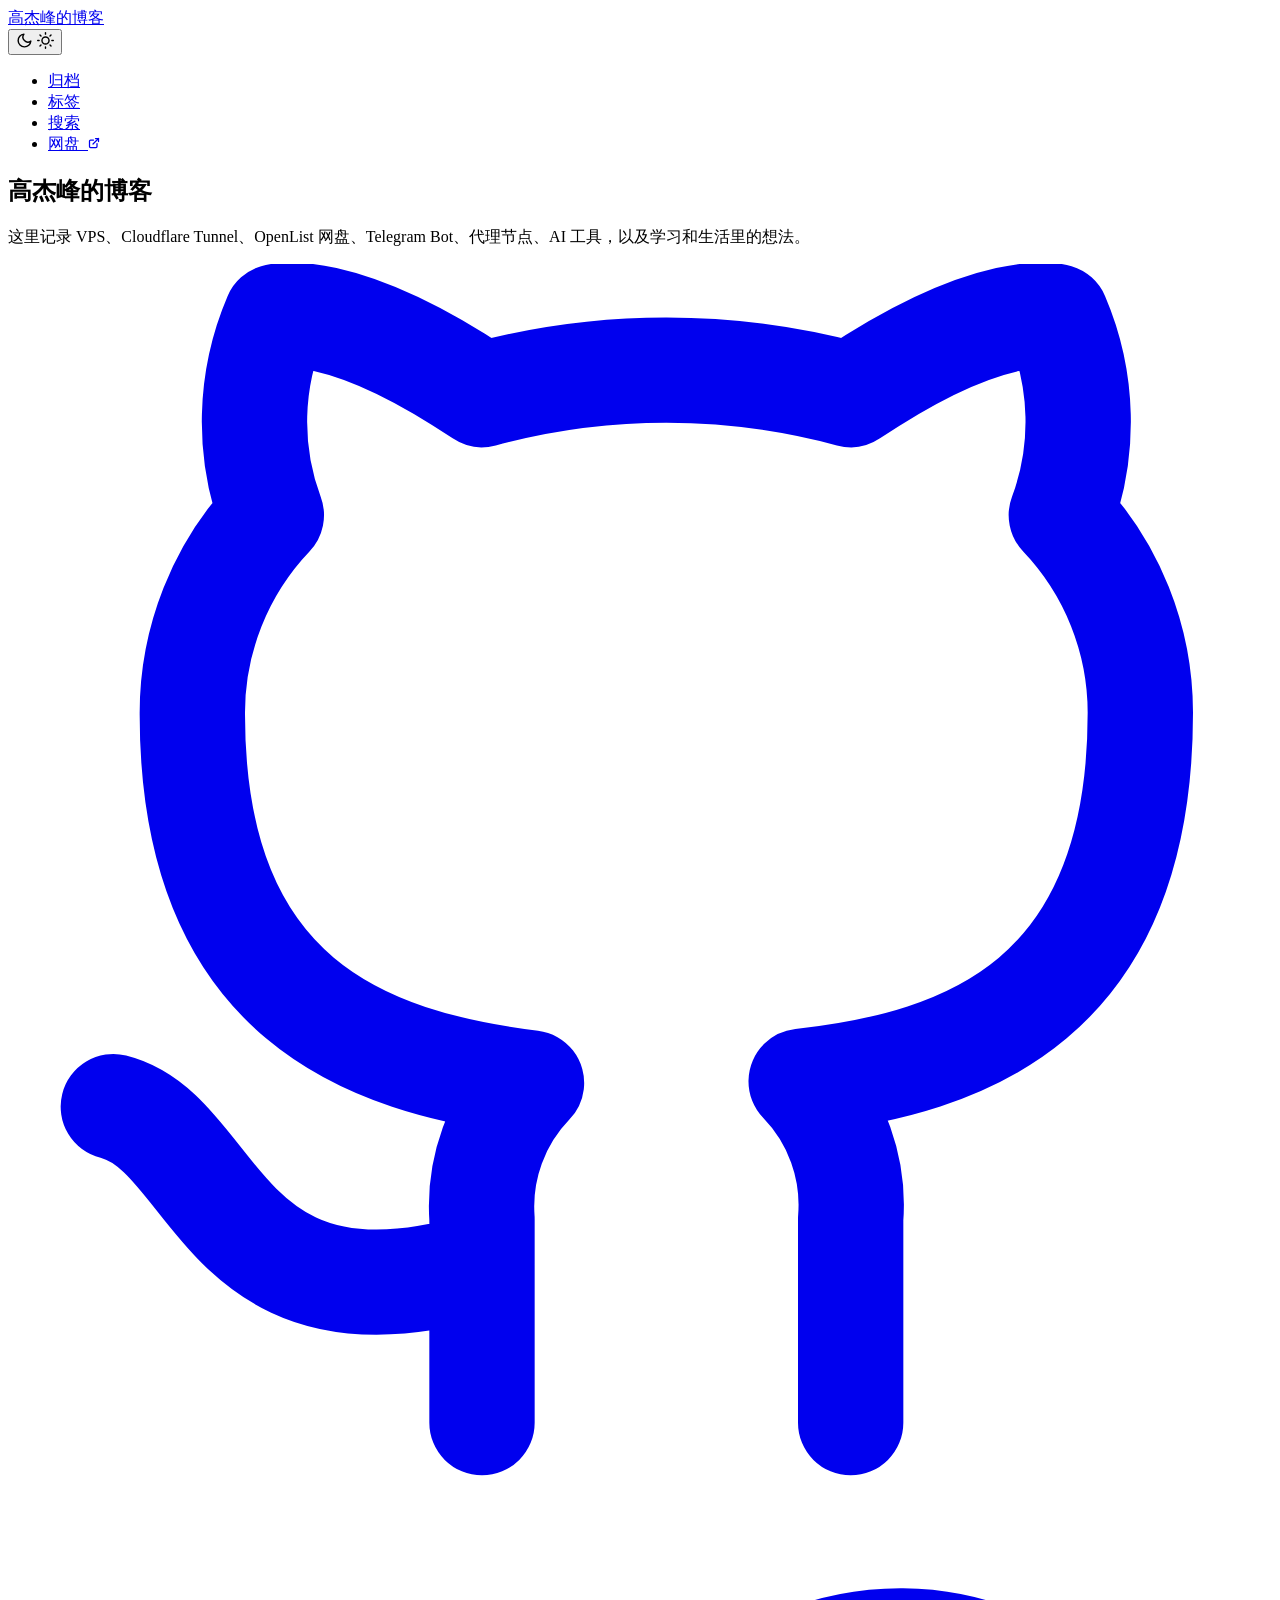
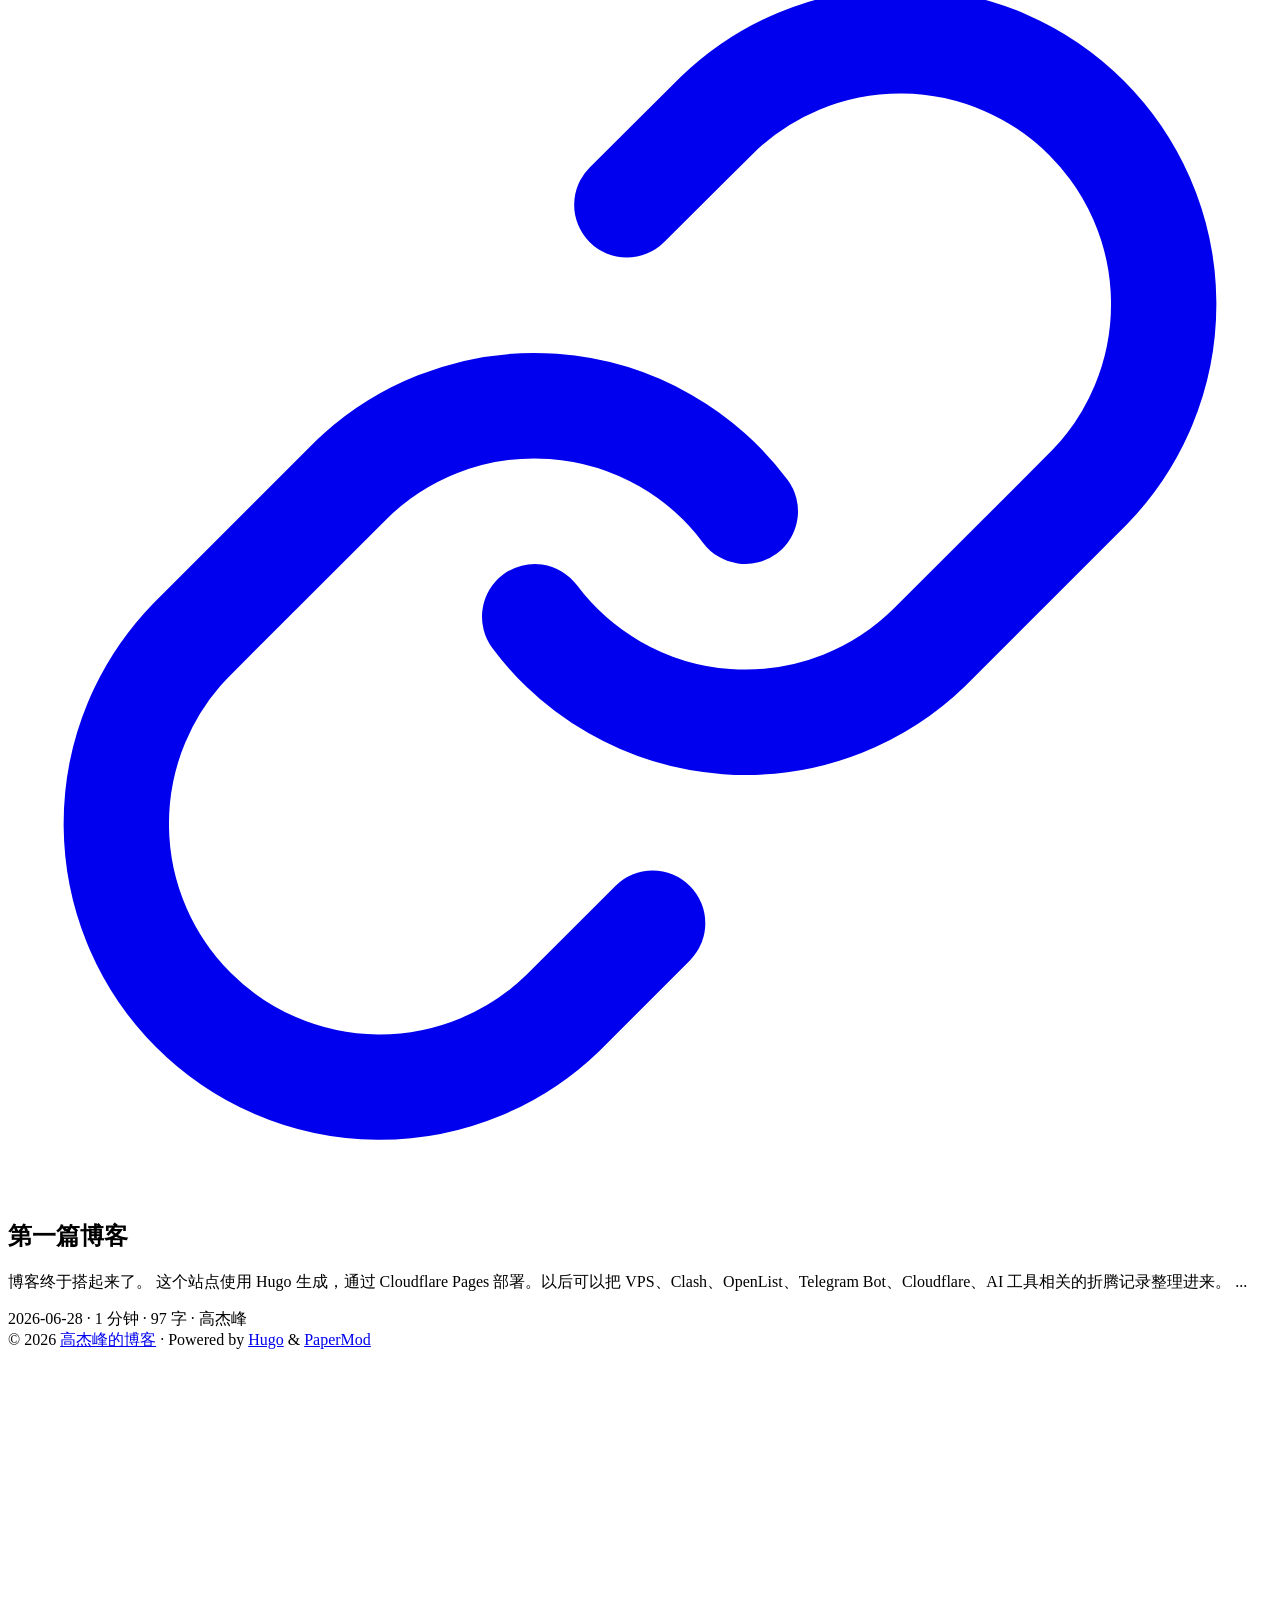
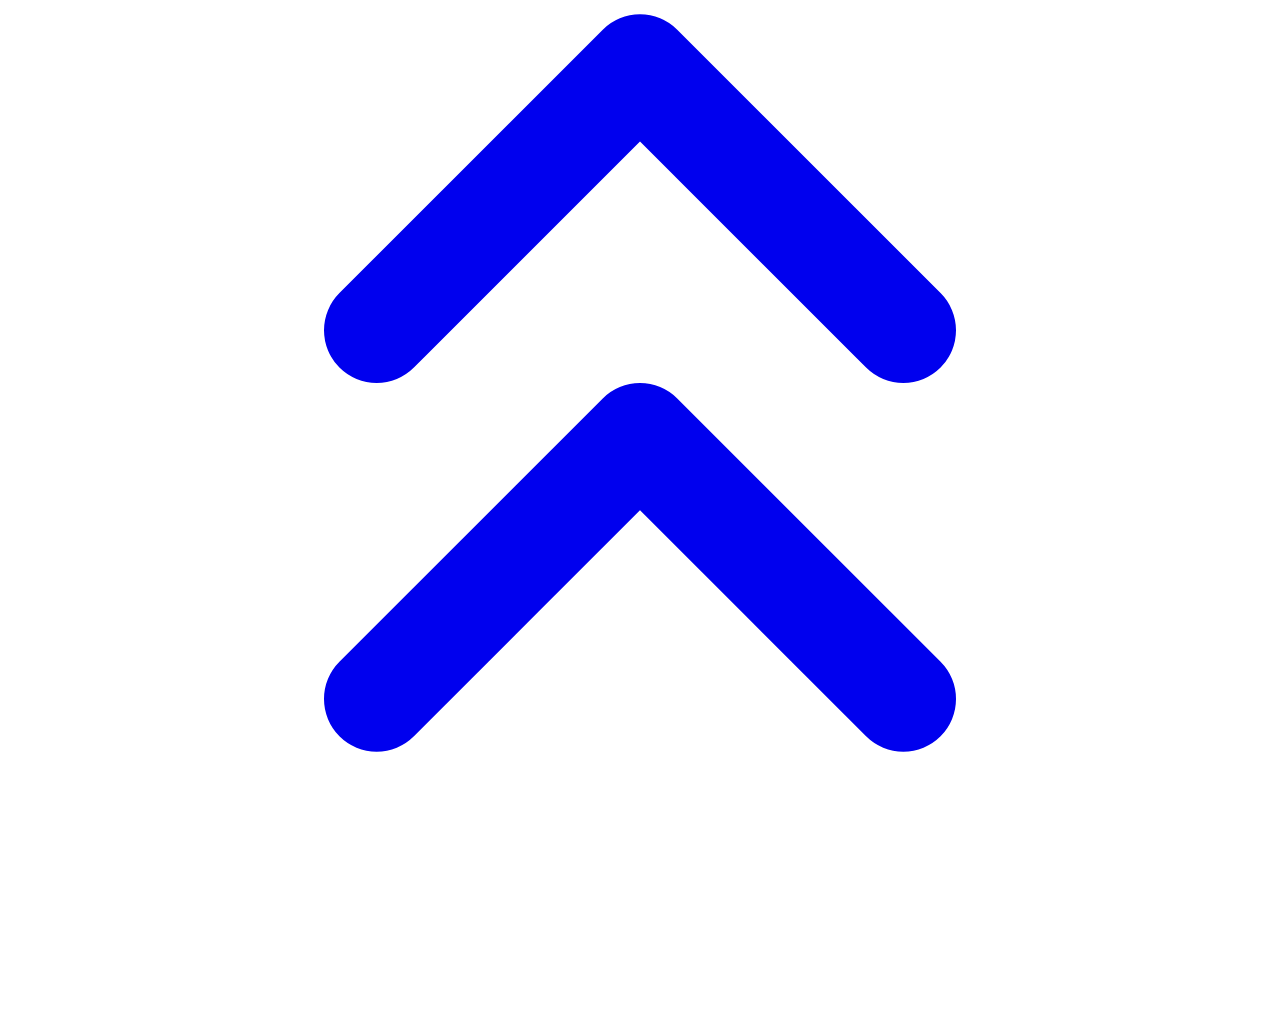
==== public/index.html @ 16356d88 "Initial Hugo blog" ====
<!doctype html><html lang=zh dir=auto data-theme=auto><head><meta name=generator content="Hugo 0.163.3"><script src="/livereload.js?mindelay=10&amp;v=2&amp;port=1313&amp;path=livereload" data-no-instant defer></script><meta charset=utf-8><meta http-equiv=X-UA-Compatible content="IE=edge"><meta name=viewport content="width=device-width,initial-scale=1,shrink-to-fit=no"><meta name=robots content="index, follow"><title>高杰峰的博客</title><meta name=keywords content="VPS,Cloudflare,OpenList,Telegram Bot,AI,Hugo"><meta name=description content="记录 VPS、Cloudflare、OpenList、Telegram Bot、AI、学习和生活折腾。"><meta name=author content="高杰峰"><link rel=canonical href=http://localhost:1313/><link crossorigin=anonymous href=/assets/css/stylesheet.89ca4972ab5e6aaa05e9a0dae0c4bb64b26585bc79e36f5cf33614eea0283abe.css integrity="sha256-icpJcqteaqoF6aDa4MS7ZLJlhbx5429c8zYU7qAoOr4=" rel="preload stylesheet" as=style><link rel=icon href=http://localhost:1313/favicon.ico><link rel=icon type=image/png sizes=16x16 href=http://localhost:1313/favicon-16x16.png><link rel=icon type=image/png sizes=32x32 href=http://localhost:1313/favicon-32x32.png><link rel=apple-touch-icon href=http://localhost:1313/apple-touch-icon.png><link rel=mask-icon href=http://localhost:1313/safari-pinned-tab.svg><meta name=theme-color content="#2e2e33"><meta name=msapplication-TileColor content="#2e2e33"><link rel=alternate type=application/rss+xml href=http://localhost:1313/index.xml title=rss><link rel=alternate type=application/json href=http://localhost:1313/index.json title=json><link rel=alternate hreflang=zh href=http://localhost:1313/><noscript><style>#theme-toggle,.top-link{display:none}</style><style>@media(prefers-color-scheme:dark){:root{--theme:rgb(29, 30, 32);--entry:rgb(46, 46, 51);--primary:rgb(218, 218, 219);--secondary:rgb(155, 156, 157);--tertiary:rgb(65, 66, 68);--content:rgb(196, 196, 197);--code-block-bg:rgb(46, 46, 51);--code-bg:rgb(55, 56, 62);--border:rgb(51, 51, 51);color-scheme:dark}.list{background:var(--theme)}.toc{background:var(--entry)}}</style></noscript><script>localStorage.getItem("pref-theme")==="dark"?document.querySelector("html").dataset.theme="dark":localStorage.getItem("pref-theme")==="light"?document.querySelector("html").dataset.theme="light":window.matchMedia("(prefers-color-scheme: dark)").matches?document.querySelector("html").dataset.theme="dark":document.querySelector("html").dataset.theme="light"</script><meta property="og:url" content="http://localhost:1313/"><meta property="og:site_name" content="高杰峰的博客"><meta property="og:title" content="高杰峰的博客"><meta property="og:description" content="记录 VPS、Cloudflare、OpenList、Telegram Bot、AI、学习和生活折腾。"><meta property="og:locale" content="zh_cn"><meta property="og:type" content="website"><meta name=twitter:card content="summary"><meta name=twitter:title content="高杰峰的博客"><meta name=twitter:description content="记录 VPS、Cloudflare、OpenList、Telegram Bot、AI、学习和生活折腾。"><script type=application/ld+json>{"@context":"https://schema.org","@type":"Organization","name":"高杰峰的博客","url":"http://localhost:1313/","description":"记录 VPS、Cloudflare、OpenList、Telegram Bot、AI、学习和生活折腾。","logo":"http://localhost:1313/favicon.ico","sameAs":["https://github.com/gaojiefengxswhuhit","https://pan.gaojiefeng.uk"]}</script></head><body class=list id=top><header class=header><nav class=header-nav><div class=logo><a href=http://localhost:1313/ accesskey=h title="高杰峰的博客 (Alt + H)">高杰峰的博客</a><div class=logo-switches><button id=theme-toggle class=theme-toggle accesskey=t title="(Alt + T)" aria-label="Toggle theme">
<svg class="moon" width="17" height="17" viewBox="0 0 24 24" fill="none" stroke="currentColor" stroke-width="2" stroke-linecap="round" stroke-linejoin="round"><path d="M21 12.79A9 9 0 1111.21 3 7 7 0 0021 12.79z"/></svg>
<svg class="sun" width="17" height="17" viewBox="0 0 24 24" fill="none" stroke="currentColor" stroke-width="2" stroke-linecap="round" stroke-linejoin="round"><circle cx="12" cy="12" r="5"/><line x1="12" y1="1" x2="12" y2="3"/><line x1="12" y1="21" x2="12" y2="23"/><line x1="4.22" y1="4.22" x2="5.64" y2="5.64"/><line x1="18.36" y1="18.36" x2="19.78" y2="19.78"/><line x1="1" y1="12" x2="3" y2="12"/><line x1="21" y1="12" x2="23" y2="12"/><line x1="4.22" y1="19.78" x2="5.64" y2="18.36"/><line x1="18.36" y1="5.64" x2="19.78" y2="4.22"/></svg></button></div></div><ul id=menu class=menu><li><a href=http://localhost:1313/archives/ title=归档><span>归档</span></a></li><li><a href=http://localhost:1313/tags/ title=标签><span>标签</span></a></li><li><a href=http://localhost:1313/search/ title=搜索><span>搜索</span></a></li><li><a href=https://pan.gaojiefeng.uk title=网盘><span>网盘</span>&nbsp;
<svg fill="none" shape-rendering="geometricPrecision" stroke="currentColor" stroke-linecap="round" stroke-linejoin="round" stroke-width="2.5" viewBox="0 0 24 24" height="12" width="12"><path d="M18 13v6a2 2 0 01-2 2H5a2 2 0 01-2-2V8a2 2 0 012-2h6"/><path d="M15 3h6v6"/><path d="M10 14 21 3"/></svg></a></li></ul></nav></header><main class=main><article class="first-entry home-info"><header class=entry-header><h1>高杰峰的博客</h1></header><div class="entry-content md-content"><p>这里记录 VPS、Cloudflare Tunnel、OpenList 网盘、Telegram Bot、代理节点、AI 工具，以及学习和生活里的想法。</p></div><footer class=entry-footer><div class=social-icons><a href=https://github.com/gaojiefengxswhuhit target=_blank rel="noopener noreferrer me" title=Github><svg viewBox="0 0 24 24" fill="none" stroke="currentColor" stroke-width="2" stroke-linecap="round" stroke-linejoin="round"><path d="M9 19c-5 1.5-5-2.5-7-3m14 6v-3.87a3.37 3.37.0 00-.94-2.61c3.14-.35 6.44-1.54 6.44-7A5.44 5.44.0 0020 4.77 5.07 5.07.0 0019.91 1S18.73.65 16 2.48a13.38 13.38.0 00-7 0C6.27.65 5.09 1 5.09 1A5.07 5.07.0 005 4.77 5.44 5.44.0 003.5 8.55c0 5.42 3.3 6.61 6.44 7A3.37 3.37.0 009 18.13V22"/></svg>
</a><a href=https://pan.gaojiefeng.uk target=_blank rel="noopener noreferrer me" title=Link><svg viewBox="0 0 24 24" fill="none" stroke="currentColor" stroke-width="2" stroke-linecap="round" stroke-linejoin="round"><path d="M10 13a5 5 0 007.54.54l3-3a5 5 0 00-7.07-7.07l-1.72 1.71"/><path d="M14 11a5 5 0 00-7.54-.54l-3 3a5 5 0 007.07 7.07l1.71-1.71"/></svg></a></div></footer></article><article class=post-entry><header class=entry-header><h2 class=entry-hint-parent>第一篇博客</h2></header><div class=entry-content><p>博客终于搭起来了。
这个站点使用 Hugo 生成，通过 Cloudflare Pages 部署。以后可以把 VPS、Clash、OpenList、Telegram Bot、Cloudflare、AI 工具相关的折腾记录整理进来。
...</p></div><footer class=entry-footer><span title='2026-06-28 00:00:00 +0800 CST'>2026-06-28</span>&nbsp;·&nbsp;<span>1 分钟</span>&nbsp;·&nbsp;<span>97 字</span>&nbsp;·&nbsp;<span>高杰峰</span></footer><a class=entry-link aria-label="post link to 第一篇博客" href=http://localhost:1313/posts/hello/></a></article></main><footer class=footer><span>&copy; 2026 <a href=http://localhost:1313/>高杰峰的博客</a></span> ·
<span>Powered by
<a href="https://gohugo.io/?utm_source=papermod" rel=noopener target=_blank>Hugo</a> &
<a href=https://github.com/adityatelange/hugo-PaperMod/ rel=noopener target=_blank>PaperMod</a></span></footer><a href=#top id=top-link class="top-link hidden" aria-label="go to top" title="Go to Top (Alt + G)" accesskey=g><svg viewBox="0 0 24 24" fill="none" stroke="currentColor" stroke-width="2" stroke-linecap="round" stroke-linejoin="round" class="feather feather-chevrons-up"><polyline points="17 11 12 6 7 11"/><polyline points="17 18 12 13 7 18"/></svg>
</a><script>let menu=document.getElementById("menu");if(menu){const e=localStorage.getItem("menu-scroll-position");e&&(menu.scrollLeft=parseInt(e,10)),menu.onscroll=function(){localStorage.setItem("menu-scroll-position",menu.scrollLeft)}}document.querySelectorAll('a[href^="#"]').forEach(e=>{e.addEventListener("click",function(e){e.preventDefault();var t=this.getAttribute("href").substr(1);window.matchMedia("(prefers-reduced-motion: reduce)").matches?document.querySelector(`[id='${decodeURIComponent(t)}']`).scrollIntoView():document.querySelector(`[id='${decodeURIComponent(t)}']`).scrollIntoView({behavior:"smooth"}),t==="top"?history.replaceState(null,null," "):history.pushState(null,null,`#${t}`)})})</script><script>var toplink=document.getElementById("top-link");window.onscroll=function(){const e=window.innerHeight;document.body.scrollTop>e||document.documentElement.scrollTop>e?toplink.classList.remove("hidden"):toplink.classList.add("hidden")}</script><script>document.getElementById("theme-toggle").addEventListener("click",()=>{const e=document.querySelector("html");e.dataset.theme==="dark"?(e.dataset.theme="light",localStorage.setItem("pref-theme","light")):(e.dataset.theme="dark",localStorage.setItem("pref-theme","dark"))})</script></body></html>
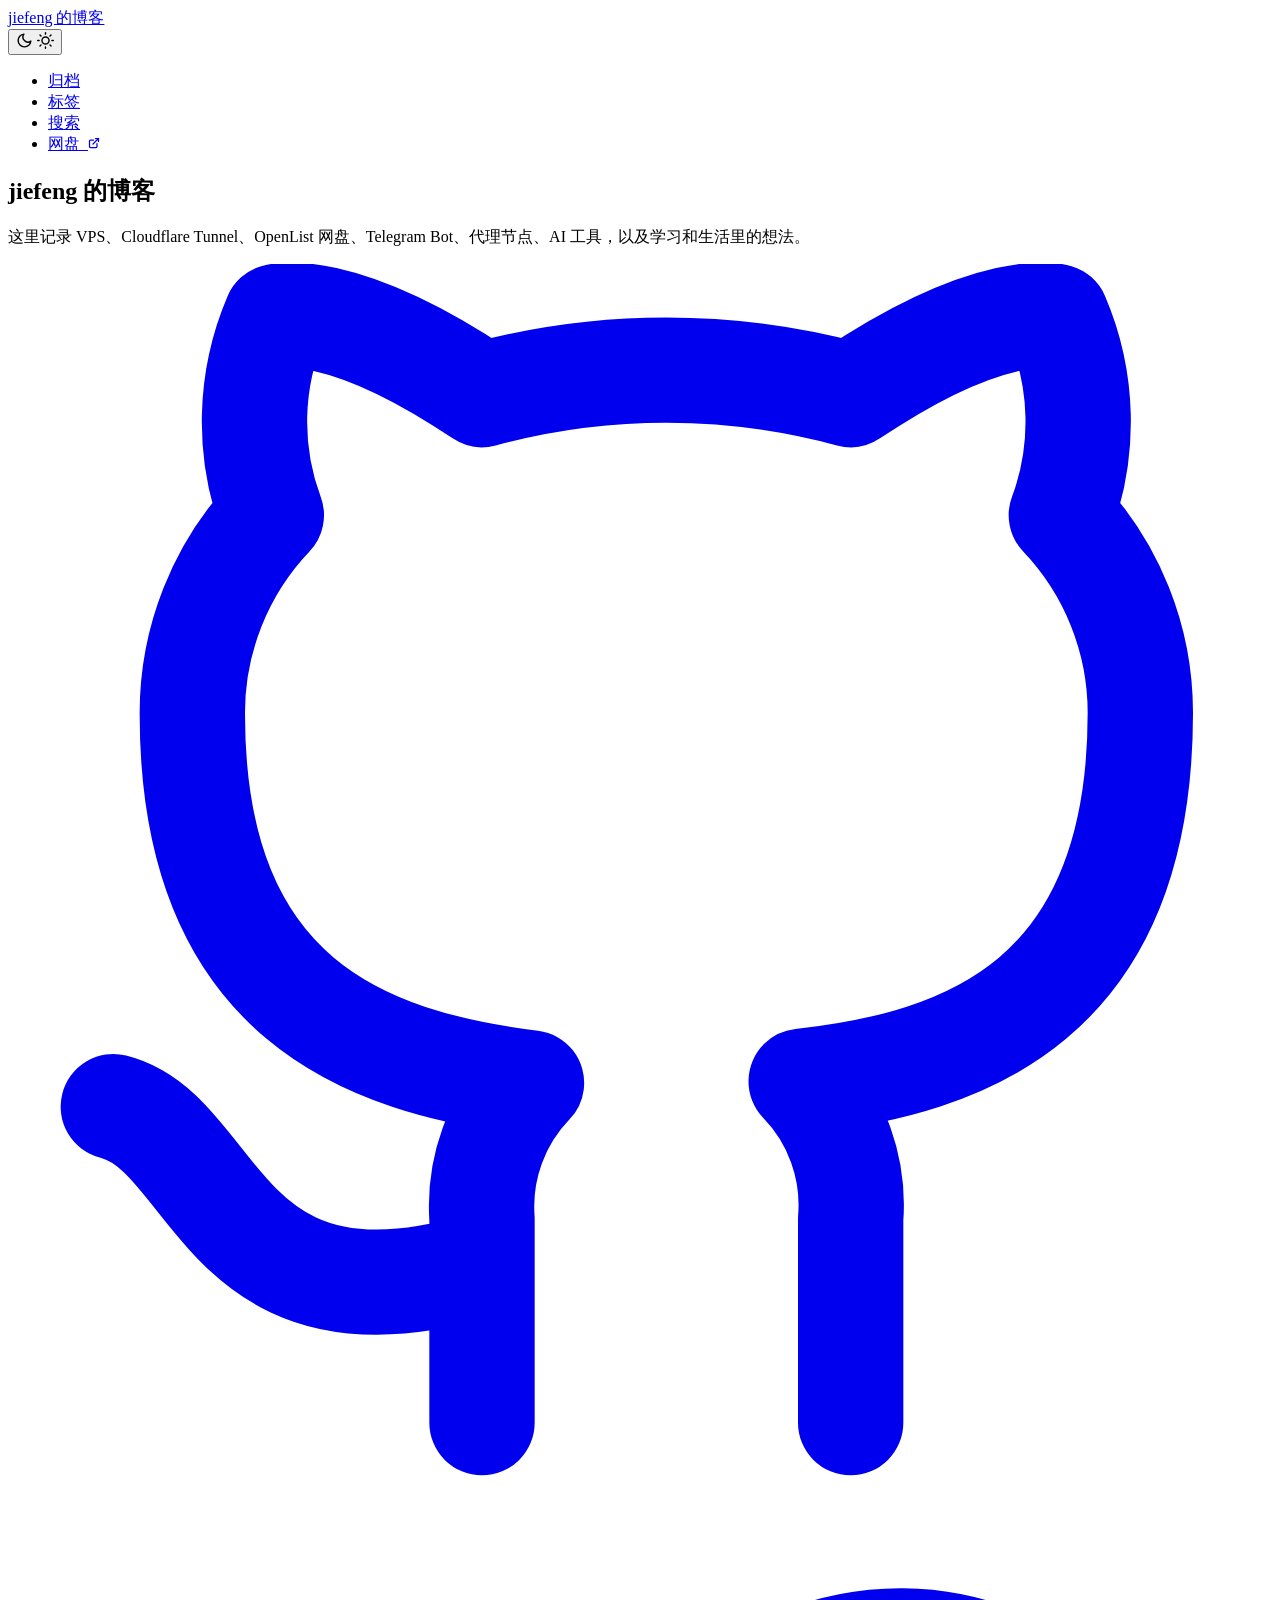
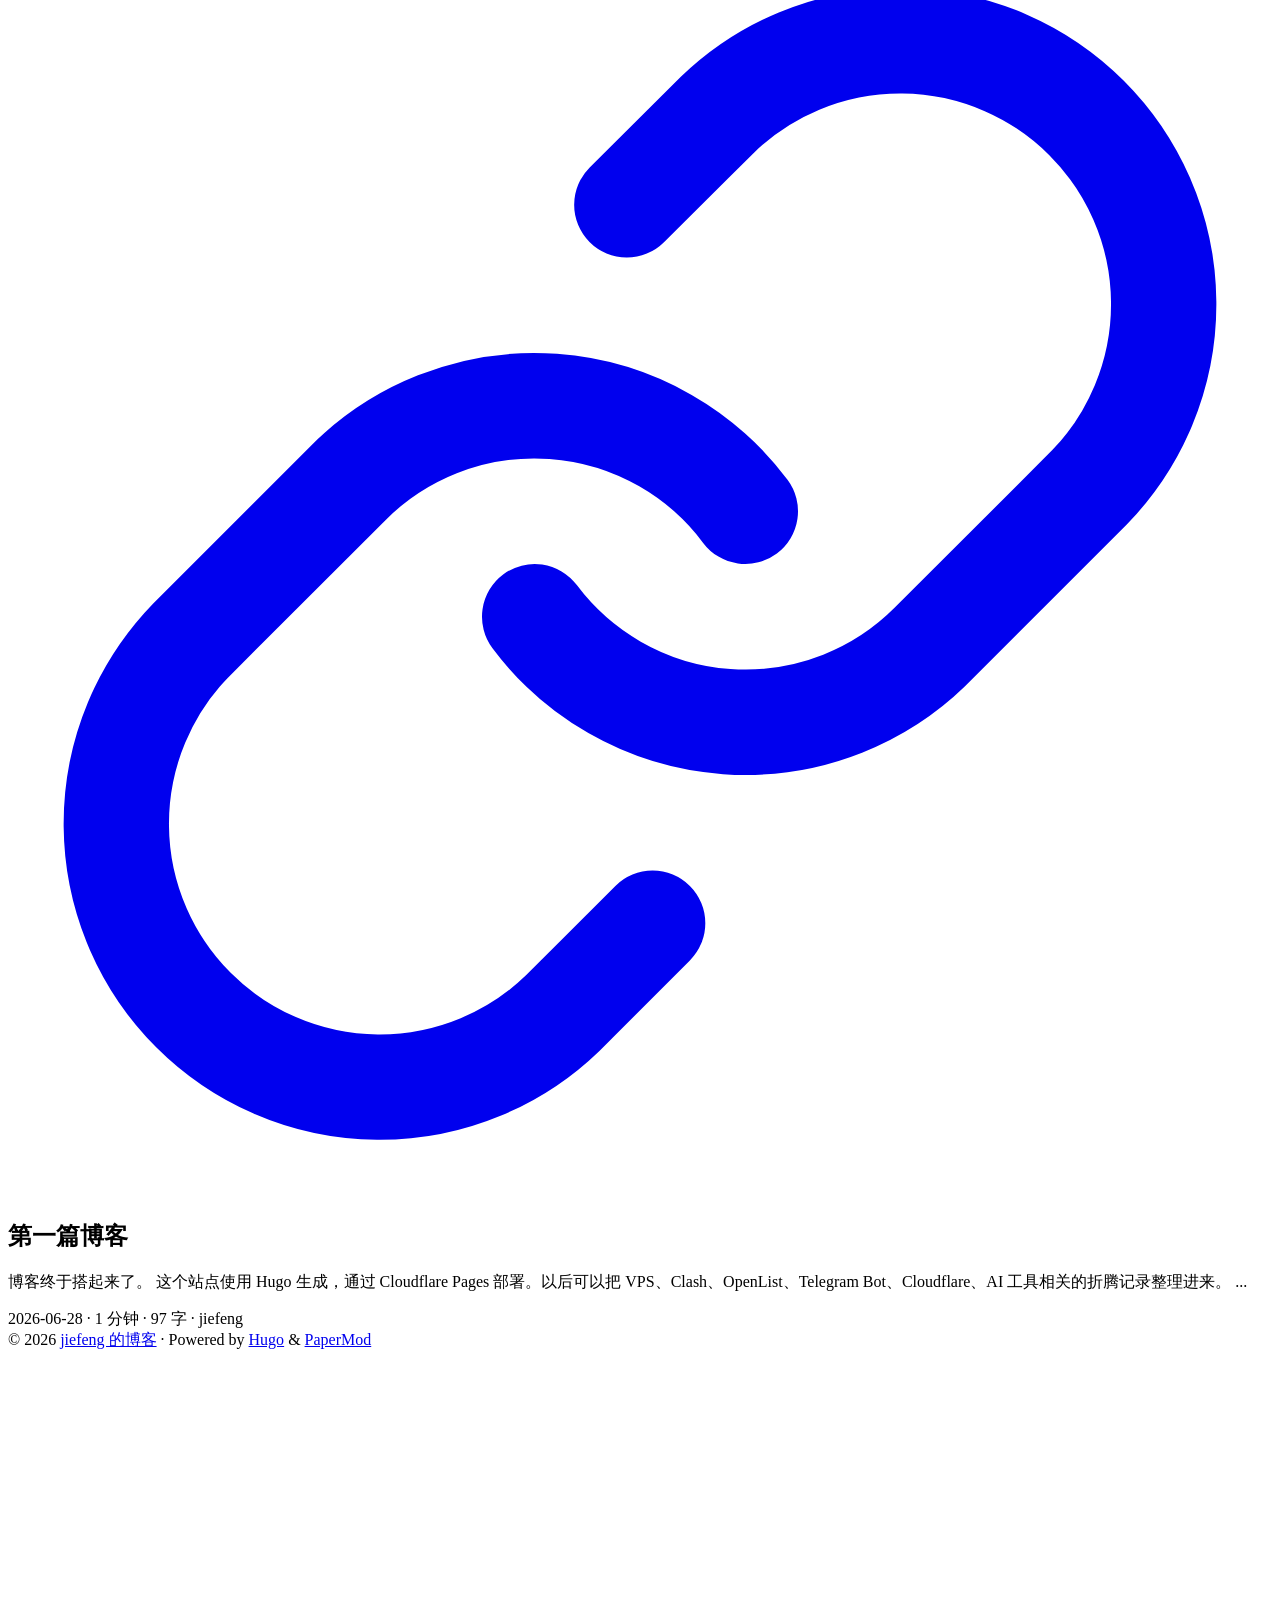
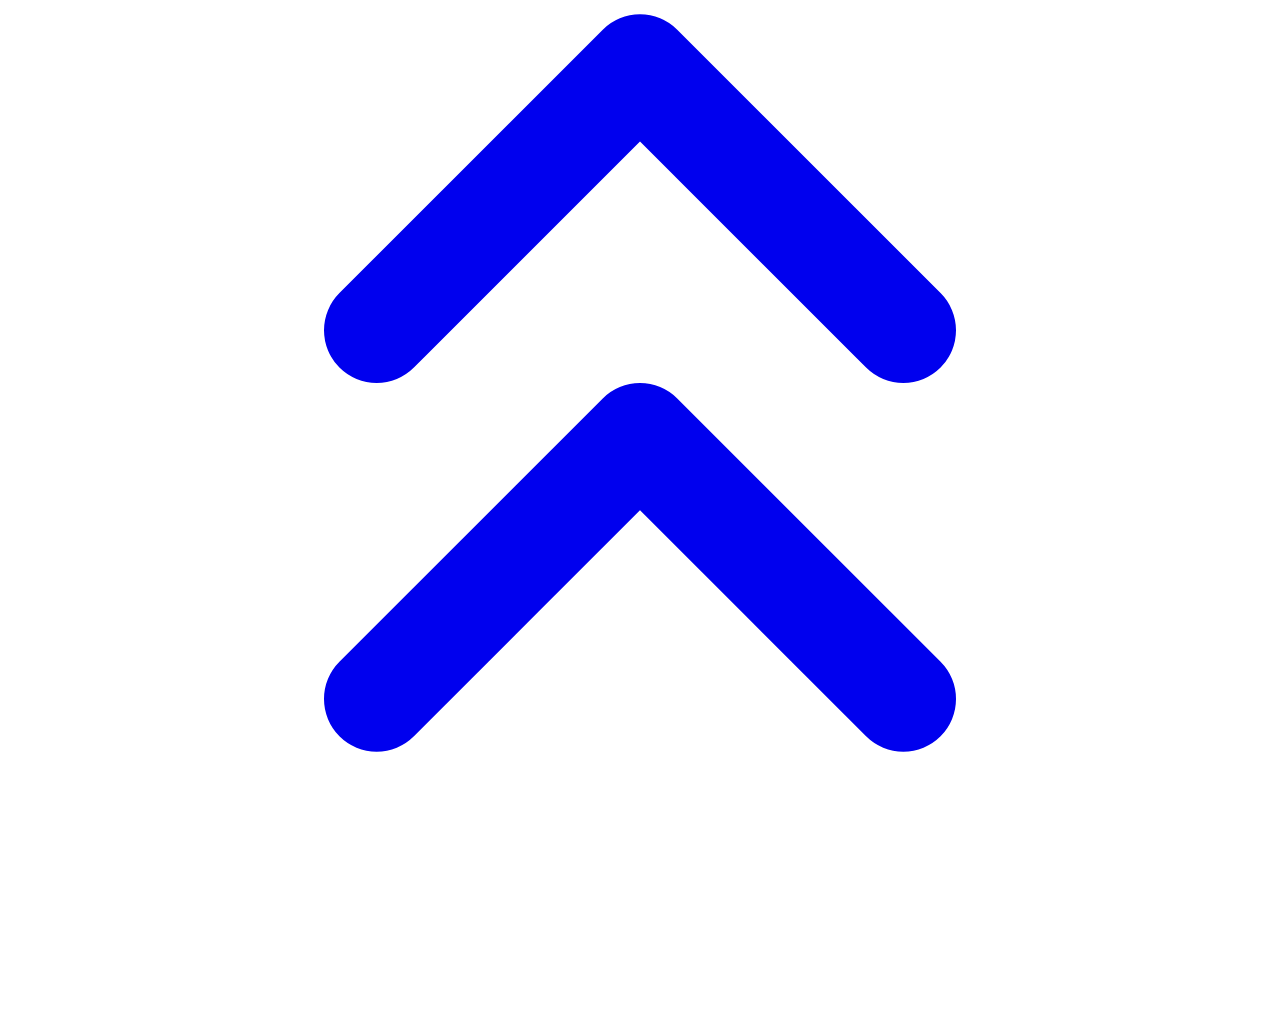
==== commit 2416f45b: "Replace real name 高杰峰 with jiefeng on blog" ====
--- a/public/index.html
+++ b/public/index.html
@@ -1,10 +1,10 @@
-<!doctype html><html lang=zh dir=auto data-theme=auto><head><meta name=generator content="Hugo 0.163.3"><script src="/livereload.js?mindelay=10&amp;v=2&amp;port=1313&amp;path=livereload" data-no-instant defer></script><meta charset=utf-8><meta http-equiv=X-UA-Compatible content="IE=edge"><meta name=viewport content="width=device-width,initial-scale=1,shrink-to-fit=no"><meta name=robots content="index, follow"><title>高杰峰的博客</title><meta name=keywords content="VPS,Cloudflare,OpenList,Telegram Bot,AI,Hugo"><meta name=description content="记录 VPS、Cloudflare、OpenList、Telegram Bot、AI、学习和生活折腾。"><meta name=author content="高杰峰"><link rel=canonical href=http://localhost:1313/><link crossorigin=anonymous href=/assets/css/stylesheet.89ca4972ab5e6aaa05e9a0dae0c4bb64b26585bc79e36f5cf33614eea0283abe.css integrity="sha256-icpJcqteaqoF6aDa4MS7ZLJlhbx5429c8zYU7qAoOr4=" rel="preload stylesheet" as=style><link rel=icon href=http://localhost:1313/favicon.ico><link rel=icon type=image/png sizes=16x16 href=http://localhost:1313/favicon-16x16.png><link rel=icon type=image/png sizes=32x32 href=http://localhost:1313/favicon-32x32.png><link rel=apple-touch-icon href=http://localhost:1313/apple-touch-icon.png><link rel=mask-icon href=http://localhost:1313/safari-pinned-tab.svg><meta name=theme-color content="#2e2e33"><meta name=msapplication-TileColor content="#2e2e33"><link rel=alternate type=application/rss+xml href=http://localhost:1313/index.xml title=rss><link rel=alternate type=application/json href=http://localhost:1313/index.json title=json><link rel=alternate hreflang=zh href=http://localhost:1313/><noscript><style>#theme-toggle,.top-link{display:none}</style><style>@media(prefers-color-scheme:dark){:root{--theme:rgb(29, 30, 32);--entry:rgb(46, 46, 51);--primary:rgb(218, 218, 219);--secondary:rgb(155, 156, 157);--tertiary:rgb(65, 66, 68);--content:rgb(196, 196, 197);--code-block-bg:rgb(46, 46, 51);--code-bg:rgb(55, 56, 62);--border:rgb(51, 51, 51);color-scheme:dark}.list{background:var(--theme)}.toc{background:var(--entry)}}</style></noscript><script>localStorage.getItem("pref-theme")==="dark"?document.querySelector("html").dataset.theme="dark":localStorage.getItem("pref-theme")==="light"?document.querySelector("html").dataset.theme="light":window.matchMedia("(prefers-color-scheme: dark)").matches?document.querySelector("html").dataset.theme="dark":document.querySelector("html").dataset.theme="light"</script><meta property="og:url" content="http://localhost:1313/"><meta property="og:site_name" content="高杰峰的博客"><meta property="og:title" content="高杰峰的博客"><meta property="og:description" content="记录 VPS、Cloudflare、OpenList、Telegram Bot、AI、学习和生活折腾。"><meta property="og:locale" content="zh_cn"><meta property="og:type" content="website"><meta name=twitter:card content="summary"><meta name=twitter:title content="高杰峰的博客"><meta name=twitter:description content="记录 VPS、Cloudflare、OpenList、Telegram Bot、AI、学习和生活折腾。"><script type=application/ld+json>{"@context":"https://schema.org","@type":"Organization","name":"高杰峰的博客","url":"http://localhost:1313/","description":"记录 VPS、Cloudflare、OpenList、Telegram Bot、AI、学习和生活折腾。","logo":"http://localhost:1313/favicon.ico","sameAs":["https://github.com/gaojiefengxswhuhit","https://pan.gaojiefeng.uk"]}</script></head><body class=list id=top><header class=header><nav class=header-nav><div class=logo><a href=http://localhost:1313/ accesskey=h title="高杰峰的博客 (Alt + H)">高杰峰的博客</a><div class=logo-switches><button id=theme-toggle class=theme-toggle accesskey=t title="(Alt + T)" aria-label="Toggle theme">
+<!doctype html><html lang=zh dir=auto data-theme=auto><head><meta name=generator content="Hugo 0.163.3"><meta charset=utf-8><meta http-equiv=X-UA-Compatible content="IE=edge"><meta name=viewport content="width=device-width,initial-scale=1,shrink-to-fit=no"><meta name=robots content="index, follow"><title>jiefeng 的博客</title><meta name=keywords content="VPS,Cloudflare,OpenList,Telegram Bot,AI,Hugo"><meta name=description content="记录 VPS、Cloudflare、OpenList、Telegram Bot、AI、学习和生活折腾。"><meta name=author content="jiefeng"><link rel=canonical href=https://blog.xushuo.uk/><link crossorigin=anonymous href=/assets/css/stylesheet.ab94a244963cbe6f05a9bb48adca320e83851010e74aaace4c7c18d6e0657ed8.css integrity="sha256-q5SiRJY8vm8FqbtIrcoyDoOFEBDnSqrOTHwY1uBlftg=" rel="preload stylesheet" as=style><link rel=icon href=https://blog.xushuo.uk/favicon.ico><link rel=icon type=image/png sizes=16x16 href=https://blog.xushuo.uk/favicon-16x16.png><link rel=icon type=image/png sizes=32x32 href=https://blog.xushuo.uk/favicon-32x32.png><link rel=apple-touch-icon href=https://blog.xushuo.uk/apple-touch-icon.png><link rel=mask-icon href=https://blog.xushuo.uk/safari-pinned-tab.svg><meta name=theme-color content="#2e2e33"><meta name=msapplication-TileColor content="#2e2e33"><link rel=alternate type=application/rss+xml href=https://blog.xushuo.uk/index.xml title=rss><link rel=alternate type=application/json href=https://blog.xushuo.uk/index.json title=json><link rel=alternate hreflang=zh href=https://blog.xushuo.uk/><noscript><style>#theme-toggle,.top-link{display:none}</style><style>@media(prefers-color-scheme:dark){:root{--theme:rgb(29, 30, 32);--entry:rgb(46, 46, 51);--primary:rgb(218, 218, 219);--secondary:rgb(155, 156, 157);--tertiary:rgb(65, 66, 68);--content:rgb(196, 196, 197);--code-block-bg:rgb(46, 46, 51);--code-bg:rgb(55, 56, 62);--border:rgb(51, 51, 51);color-scheme:dark}.list{background:var(--theme)}.toc{background:var(--entry)}}</style></noscript><script>localStorage.getItem("pref-theme")==="dark"?document.querySelector("html").dataset.theme="dark":localStorage.getItem("pref-theme")==="light"?document.querySelector("html").dataset.theme="light":window.matchMedia("(prefers-color-scheme: dark)").matches?document.querySelector("html").dataset.theme="dark":document.querySelector("html").dataset.theme="light"</script><meta property="og:url" content="https://blog.xushuo.uk/"><meta property="og:site_name" content="jiefeng 的博客"><meta property="og:title" content="jiefeng 的博客"><meta property="og:description" content="记录 VPS、Cloudflare、OpenList、Telegram Bot、AI、学习和生活折腾。"><meta property="og:locale" content="zh_cn"><meta property="og:type" content="website"><meta name=twitter:card content="summary"><meta name=twitter:title content="jiefeng 的博客"><meta name=twitter:description content="记录 VPS、Cloudflare、OpenList、Telegram Bot、AI、学习和生活折腾。"><script type=application/ld+json>{"@context":"https://schema.org","@type":"Organization","name":"jiefeng 的博客","url":"https://blog.xushuo.uk/","description":"记录 VPS、Cloudflare、OpenList、Telegram Bot、AI、学习和生活折腾。","logo":"https://blog.xushuo.uk/favicon.ico","sameAs":["https://github.com/gaojiefengxswhuhit","https://pan.xushuo.uk"]}</script></head><body class=list id=top><header class=header><nav class=header-nav><div class=logo><a href=https://blog.xushuo.uk/ accesskey=h title="jiefeng 的博客 (Alt + H)">jiefeng 的博客</a><div class=logo-switches><button id=theme-toggle class=theme-toggle accesskey=t title="(Alt + T)" aria-label="Toggle theme">
 <svg class="moon" width="17" height="17" viewBox="0 0 24 24" fill="none" stroke="currentColor" stroke-width="2" stroke-linecap="round" stroke-linejoin="round"><path d="M21 12.79A9 9 0 1111.21 3 7 7 0 0021 12.79z"/></svg>
-<svg class="sun" width="17" height="17" viewBox="0 0 24 24" fill="none" stroke="currentColor" stroke-width="2" stroke-linecap="round" stroke-linejoin="round"><circle cx="12" cy="12" r="5"/><line x1="12" y1="1" x2="12" y2="3"/><line x1="12" y1="21" x2="12" y2="23"/><line x1="4.22" y1="4.22" x2="5.64" y2="5.64"/><line x1="18.36" y1="18.36" x2="19.78" y2="19.78"/><line x1="1" y1="12" x2="3" y2="12"/><line x1="21" y1="12" x2="23" y2="12"/><line x1="4.22" y1="19.78" x2="5.64" y2="18.36"/><line x1="18.36" y1="5.64" x2="19.78" y2="4.22"/></svg></button></div></div><ul id=menu class=menu><li><a href=http://localhost:1313/archives/ title=归档><span>归档</span></a></li><li><a href=http://localhost:1313/tags/ title=标签><span>标签</span></a></li><li><a href=http://localhost:1313/search/ title=搜索><span>搜索</span></a></li><li><a href=https://pan.gaojiefeng.uk title=网盘><span>网盘</span>&nbsp;
-<svg fill="none" shape-rendering="geometricPrecision" stroke="currentColor" stroke-linecap="round" stroke-linejoin="round" stroke-width="2.5" viewBox="0 0 24 24" height="12" width="12"><path d="M18 13v6a2 2 0 01-2 2H5a2 2 0 01-2-2V8a2 2 0 012-2h6"/><path d="M15 3h6v6"/><path d="M10 14 21 3"/></svg></a></li></ul></nav></header><main class=main><article class="first-entry home-info"><header class=entry-header><h1>高杰峰的博客</h1></header><div class="entry-content md-content"><p>这里记录 VPS、Cloudflare Tunnel、OpenList 网盘、Telegram Bot、代理节点、AI 工具，以及学习和生活里的想法。</p></div><footer class=entry-footer><div class=social-icons><a href=https://github.com/gaojiefengxswhuhit target=_blank rel="noopener noreferrer me" title=Github><svg viewBox="0 0 24 24" fill="none" stroke="currentColor" stroke-width="2" stroke-linecap="round" stroke-linejoin="round"><path d="M9 19c-5 1.5-5-2.5-7-3m14 6v-3.87a3.37 3.37.0 00-.94-2.61c3.14-.35 6.44-1.54 6.44-7A5.44 5.44.0 0020 4.77 5.07 5.07.0 0019.91 1S18.73.65 16 2.48a13.38 13.38.0 00-7 0C6.27.65 5.09 1 5.09 1A5.07 5.07.0 005 4.77 5.44 5.44.0 003.5 8.55c0 5.42 3.3 6.61 6.44 7A3.37 3.37.0 009 18.13V22"/></svg>
-</a><a href=https://pan.gaojiefeng.uk target=_blank rel="noopener noreferrer me" title=Link><svg viewBox="0 0 24 24" fill="none" stroke="currentColor" stroke-width="2" stroke-linecap="round" stroke-linejoin="round"><path d="M10 13a5 5 0 007.54.54l3-3a5 5 0 00-7.07-7.07l-1.72 1.71"/><path d="M14 11a5 5 0 00-7.54-.54l-3 3a5 5 0 007.07 7.07l1.71-1.71"/></svg></a></div></footer></article><article class=post-entry><header class=entry-header><h2 class=entry-hint-parent>第一篇博客</h2></header><div class=entry-content><p>博客终于搭起来了。
+<svg class="sun" width="17" height="17" viewBox="0 0 24 24" fill="none" stroke="currentColor" stroke-width="2" stroke-linecap="round" stroke-linejoin="round"><circle cx="12" cy="12" r="5"/><line x1="12" y1="1" x2="12" y2="3"/><line x1="12" y1="21" x2="12" y2="23"/><line x1="4.22" y1="4.22" x2="5.64" y2="5.64"/><line x1="18.36" y1="18.36" x2="19.78" y2="19.78"/><line x1="1" y1="12" x2="3" y2="12"/><line x1="21" y1="12" x2="23" y2="12"/><line x1="4.22" y1="19.78" x2="5.64" y2="18.36"/><line x1="18.36" y1="5.64" x2="19.78" y2="4.22"/></svg></button></div></div><ul id=menu class=menu><li><a href=https://blog.xushuo.uk/archives/ title=归档><span>归档</span></a></li><li><a href=https://blog.xushuo.uk/tags/ title=标签><span>标签</span></a></li><li><a href=https://blog.xushuo.uk/search/ title=搜索><span>搜索</span></a></li><li><a href=https://pan.xushuo.uk title=网盘><span>网盘</span>&nbsp;
+<svg fill="none" shape-rendering="geometricPrecision" stroke="currentColor" stroke-linecap="round" stroke-linejoin="round" stroke-width="2.5" viewBox="0 0 24 24" height="12" width="12"><path d="M18 13v6a2 2 0 01-2 2H5a2 2 0 01-2-2V8a2 2 0 012-2h6"/><path d="M15 3h6v6"/><path d="M10 14 21 3"/></svg></a></li></ul></nav></header><main class=main><article class="first-entry home-info"><header class=entry-header><h1>jiefeng 的博客</h1></header><div class="entry-content md-content"><p>这里记录 VPS、Cloudflare Tunnel、OpenList 网盘、Telegram Bot、代理节点、AI 工具，以及学习和生活里的想法。</p></div><footer class=entry-footer><div class=social-icons><a href=https://github.com/gaojiefengxswhuhit target=_blank rel="noopener noreferrer me" title=Github><svg viewBox="0 0 24 24" fill="none" stroke="currentColor" stroke-width="2" stroke-linecap="round" stroke-linejoin="round"><path d="M9 19c-5 1.5-5-2.5-7-3m14 6v-3.87a3.37 3.37.0 00-.94-2.61c3.14-.35 6.44-1.54 6.44-7A5.44 5.44.0 0020 4.77 5.07 5.07.0 0019.91 1S18.73.65 16 2.48a13.38 13.38.0 00-7 0C6.27.65 5.09 1 5.09 1A5.07 5.07.0 005 4.77 5.44 5.44.0 003.5 8.55c0 5.42 3.3 6.61 6.44 7A3.37 3.37.0 009 18.13V22"/></svg>
+</a><a href=https://pan.xushuo.uk target=_blank rel="noopener noreferrer me" title=Link><svg viewBox="0 0 24 24" fill="none" stroke="currentColor" stroke-width="2" stroke-linecap="round" stroke-linejoin="round"><path d="M10 13a5 5 0 007.54.54l3-3a5 5 0 00-7.07-7.07l-1.72 1.71"/><path d="M14 11a5 5 0 00-7.54-.54l-3 3a5 5 0 007.07 7.07l1.71-1.71"/></svg></a></div></footer></article><article class=post-entry><header class=entry-header><h2 class=entry-hint-parent>第一篇博客</h2></header><div class=entry-content><p>博客终于搭起来了。
 这个站点使用 Hugo 生成，通过 Cloudflare Pages 部署。以后可以把 VPS、Clash、OpenList、Telegram Bot、Cloudflare、AI 工具相关的折腾记录整理进来。
-...</p></div><footer class=entry-footer><span title='2026-06-28 00:00:00 +0800 CST'>2026-06-28</span>&nbsp;·&nbsp;<span>1 分钟</span>&nbsp;·&nbsp;<span>97 字</span>&nbsp;·&nbsp;<span>高杰峰</span></footer><a class=entry-link aria-label="post link to 第一篇博客" href=http://localhost:1313/posts/hello/></a></article></main><footer class=footer><span>&copy; 2026 <a href=http://localhost:1313/>高杰峰的博客</a></span> ·
+...</p></div><footer class=entry-footer><span title='2026-06-28 00:00:00 +0800 CST'>2026-06-28</span>&nbsp;·&nbsp;<span>1 分钟</span>&nbsp;·&nbsp;<span>97 字</span>&nbsp;·&nbsp;<span>jiefeng</span></footer><a class=entry-link aria-label="post link to 第一篇博客" href=https://blog.xushuo.uk/posts/hello/></a></article></main><footer class=footer><span>&copy; 2026 <a href=https://blog.xushuo.uk/>jiefeng 的博客</a></span> ·
 <span>Powered by
 <a href="https://gohugo.io/?utm_source=papermod" rel=noopener target=_blank>Hugo</a> &
 <a href=https://github.com/adityatelange/hugo-PaperMod/ rel=noopener target=_blank>PaperMod</a></span></footer><a href=#top id=top-link class="top-link hidden" aria-label="go to top" title="Go to Top (Alt + G)" accesskey=g><svg viewBox="0 0 24 24" fill="none" stroke="currentColor" stroke-width="2" stroke-linecap="round" stroke-linejoin="round" class="feather feather-chevrons-up"><polyline points="17 11 12 6 7 11"/><polyline points="17 18 12 13 7 18"/></svg>
